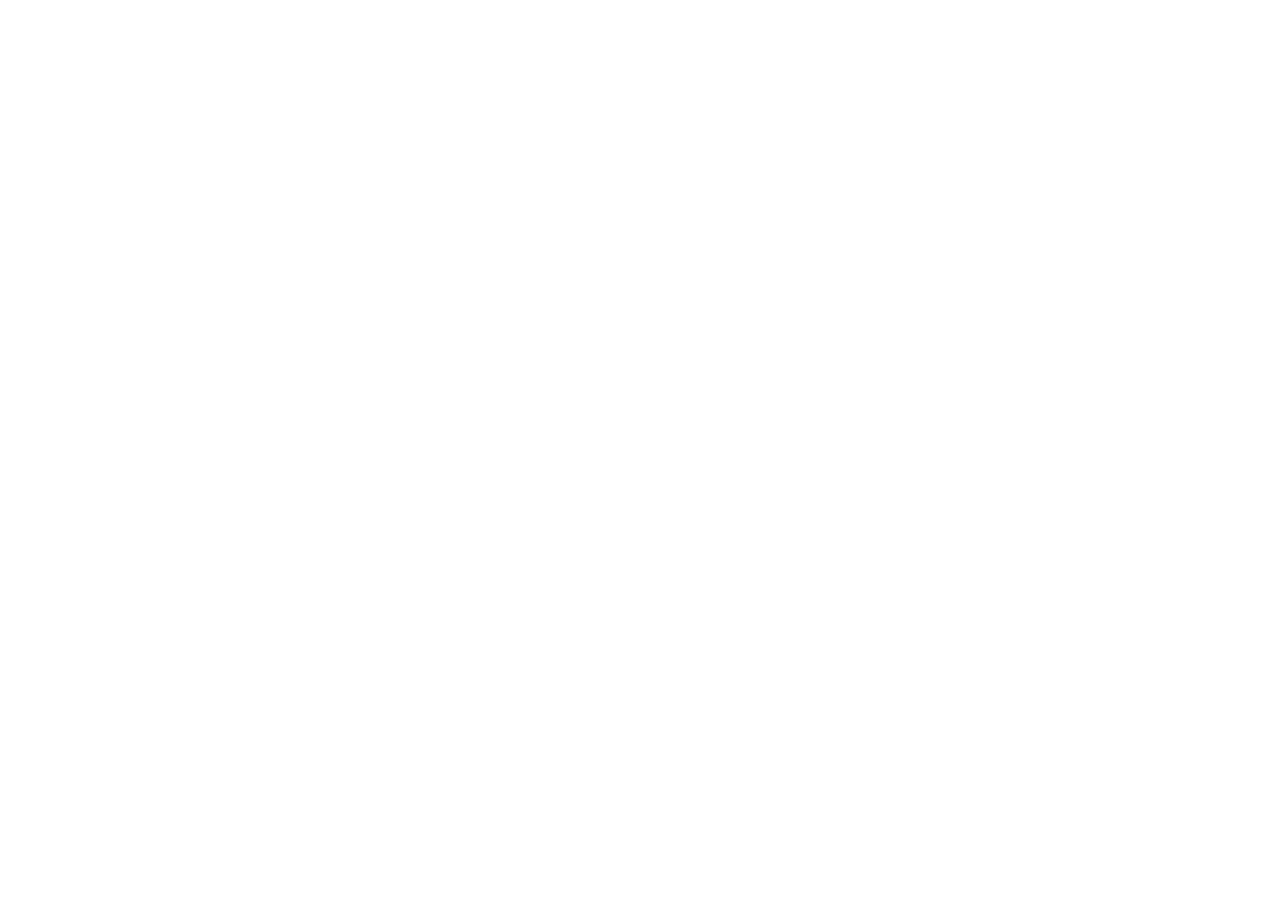
==== f1.html @ 6f23a098 "first commit" ====
<!DOCTYPE html>
<html lang="en">
<head>
    <meta charset="UTF-8">
    <meta name="viewport" content="width=device-width, initial-scale=1.0">
    <title>Document</title>
    <link rel="stylesheet" href="f1.css">
</head>
<body>
    <nav> 
    <a href="" class="link"></a>
    </nav>
</body>
</html>
---- f1.css ----
*{
    font-family: 微軟正黑體;
    padding: 0;
    margin: 0;
}
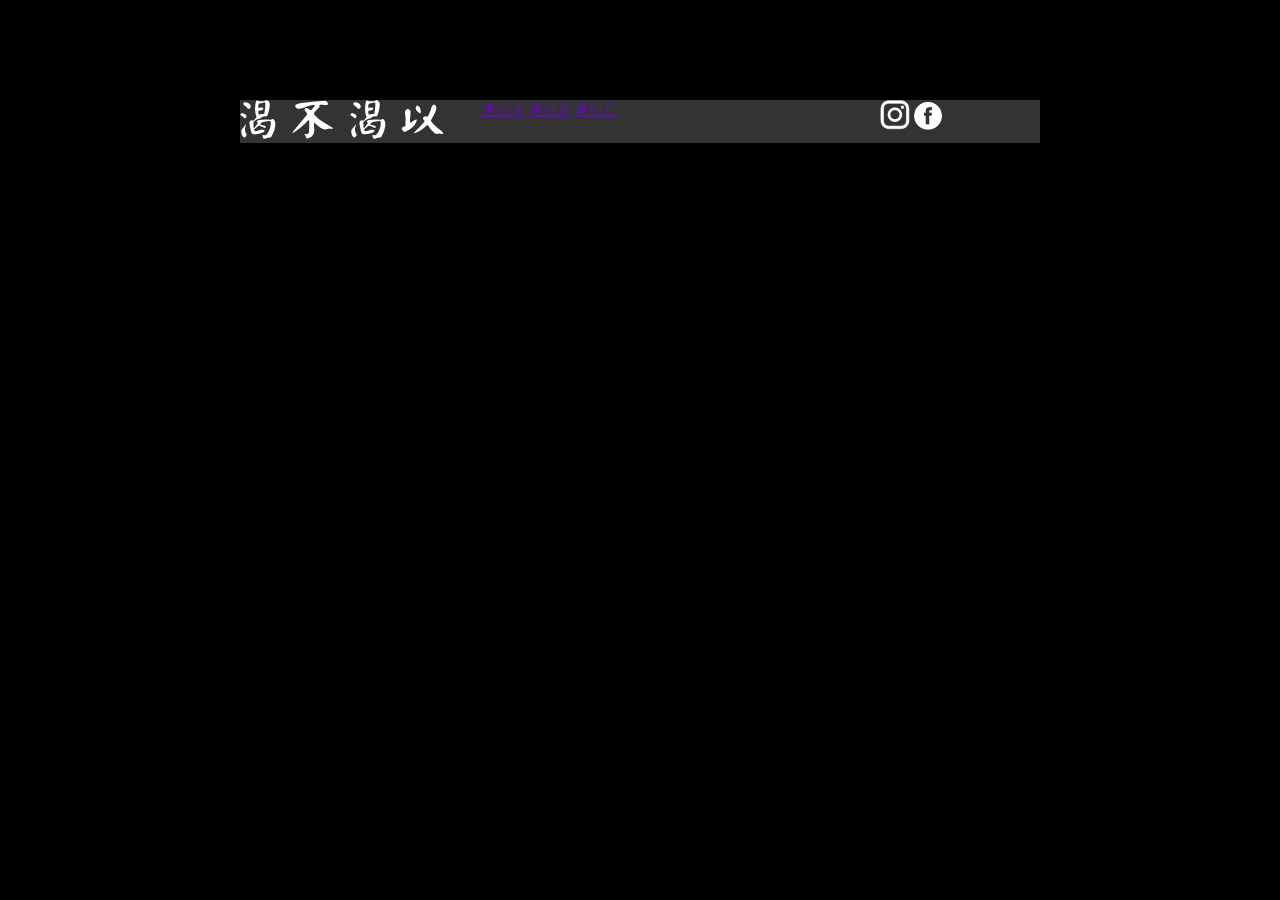
==== commit c3d03555: "second" ====
--- a/f1.html
+++ b/f1.html
@@ -1,14 +1,25 @@
 <!DOCTYPE html>
 <html lang="en">
-<head>
-    <meta charset="UTF-8">
-    <meta name="viewport" content="width=device-width, initial-scale=1.0">
+  <head>
+    <meta charset="UTF-8" />
+    <meta name="viewport" content="width=device-width, initial-scale=1.0" />
     <title>Document</title>
-    <link rel="stylesheet" href="f1.css">
-</head>
-<body>
-    <nav> 
-    <a href="" class="link"></a>
-    </nav>
-</body>
-</html>+    <link rel="stylesheet" href="f1.css" />
+  </head>
+  <body>
+    <div id="nav">
+      <div id="logo">
+        <img src="./img/logo.png" alt="logo" />
+      </div>
+      <div id="link">
+        <a href="" class="link">連結A</a>
+        <a href="" class="link">連結B</a>
+        <a href="" class="link">連結C</a>
+      </div>
+      <div id="social">
+        <a href="" class="social"><img src="./img/instagram.png" alt="ig" /></a>
+        <a href="" class="social"><img src="./img/facebook.png" alt="fb" /></a>
+      </div>
+    </div>
+  </body>
+</html>
--- a/f1.css
+++ b/f1.css
@@ -2,4 +2,16 @@
     font-family: 微軟正黑體;
     padding: 0;
     margin: 0;
+}
+
+body{
+    background-color: black;
+}
+
+#nav{
+    display: grid;
+    width: 800px;
+    grid-template-columns: 30% 50% 20%;
+    background-color: #333;
+    margin: 100px auto;
 }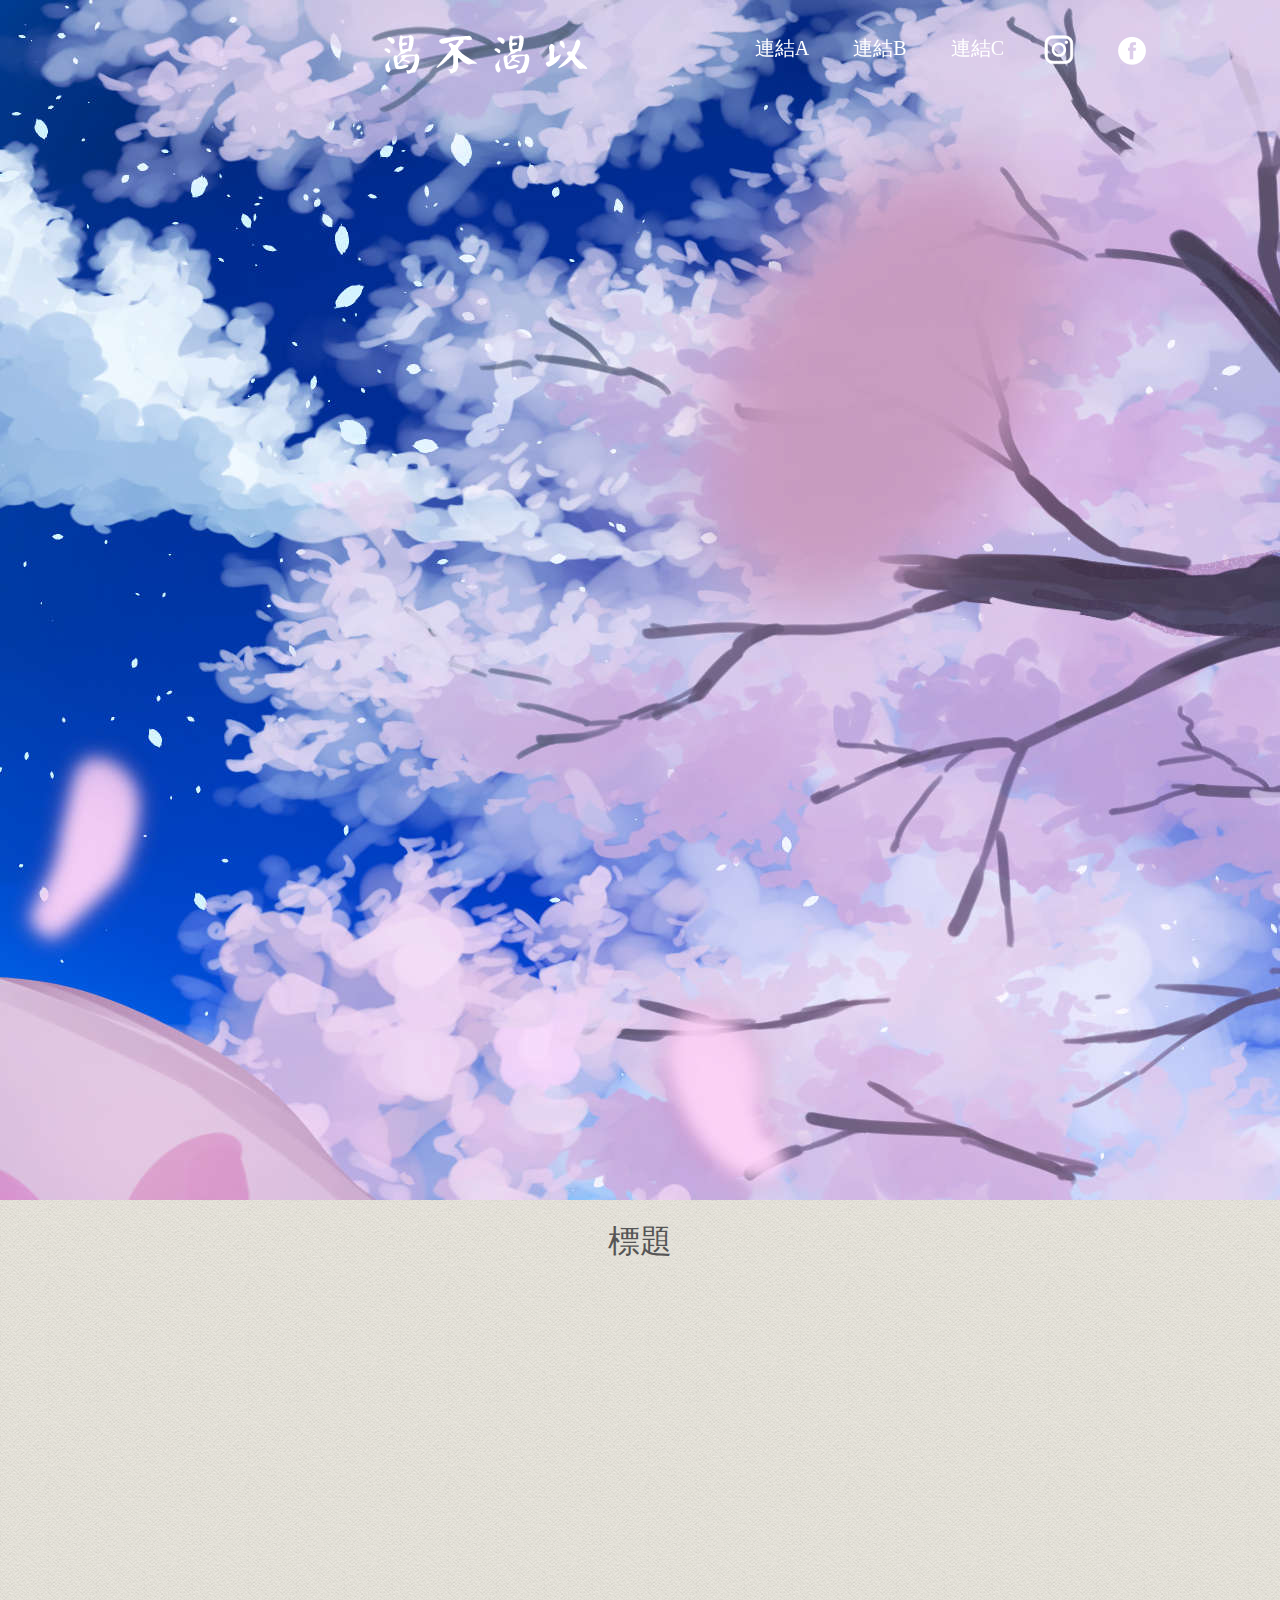
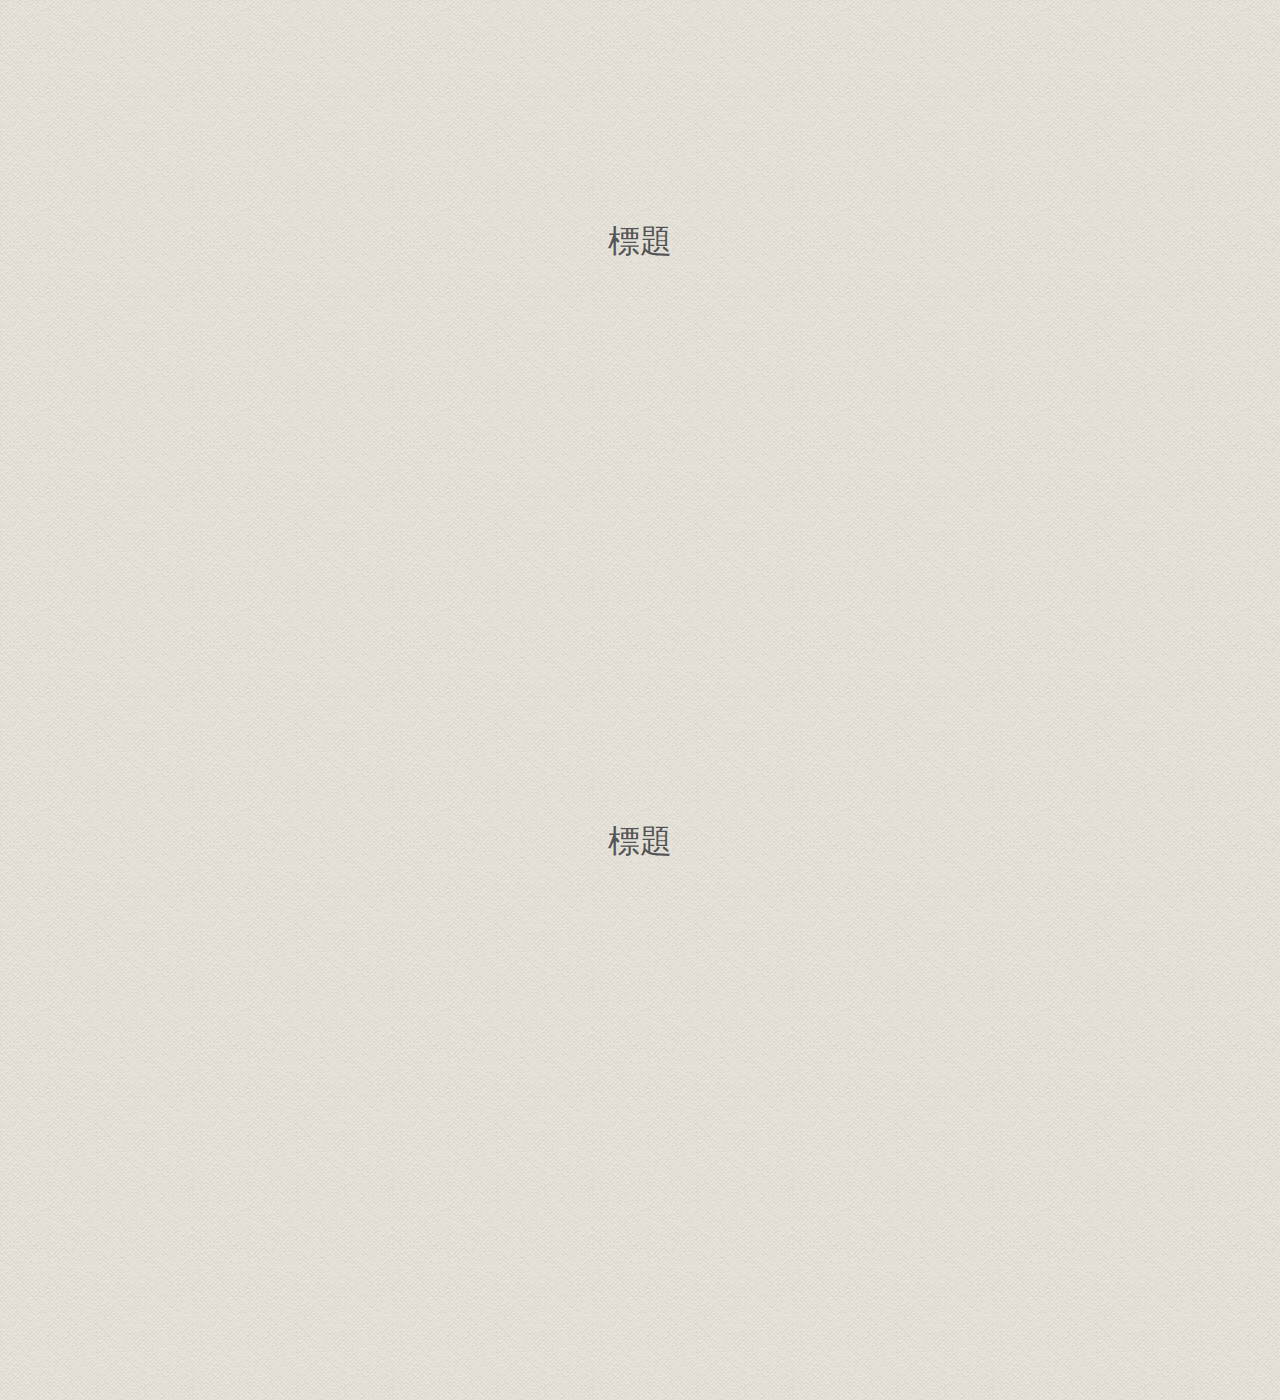
==== commit 8c72d217: "10251200" ====
--- a/f1.html
+++ b/f1.html
@@ -6,6 +6,7 @@
     <title>Document</title>
     <link rel="stylesheet" href="f1.css" />
   </head>
+
   <body>
     <div id="nav">
       <div id="logo">
@@ -21,5 +22,15 @@
         <a href="" class="social"><img src="./img/facebook.png" alt="fb" /></a>
       </div>
     </div>
+    <div id="banner"></div>
+    <div class="content">
+      <h1>標題</h1>
+    </div>
+    <div class="content">
+      <h1>標題</h1>
+    </div>
+    <div class="content">
+      <h1>標題</h1>
+    </div>
   </body>
 </html>
--- a/f1.css
+++ b/f1.css
@@ -12,6 +12,43 @@
     display: grid;
     width: 800px;
     grid-template-columns: 30% 50% 20%;
-    background-color: #333;
-    margin: 100px auto;
+    margin: 35px auto;
+    position: fixed;
+    left: 30%;
+}
+
+#link{
+    /* tar靠右對齊 */
+    text-align: right;
+}
+
+a{
+    color: white;
+    /* td 文字裝飾:無(沒有底線) */
+    text-decoration: none;
+    font-size: 20px;
+    padding: 0 20px;
+    transition: 1s;
+}
+
+a:hover{
+    color: #F5BB23;
+}
+
+#banner{
+    background-image: url(/img/pg1.jpg);
+    width: 100%;
+    height: 1200px;
+}
+
+.content{
+    background-image: url(/img/paper.png);
+    height: 600px;
+}
+
+h1{
+    text-align: center;
+    color: #555;
+    padding: 20px 0;
+    font-weight: 200;
 }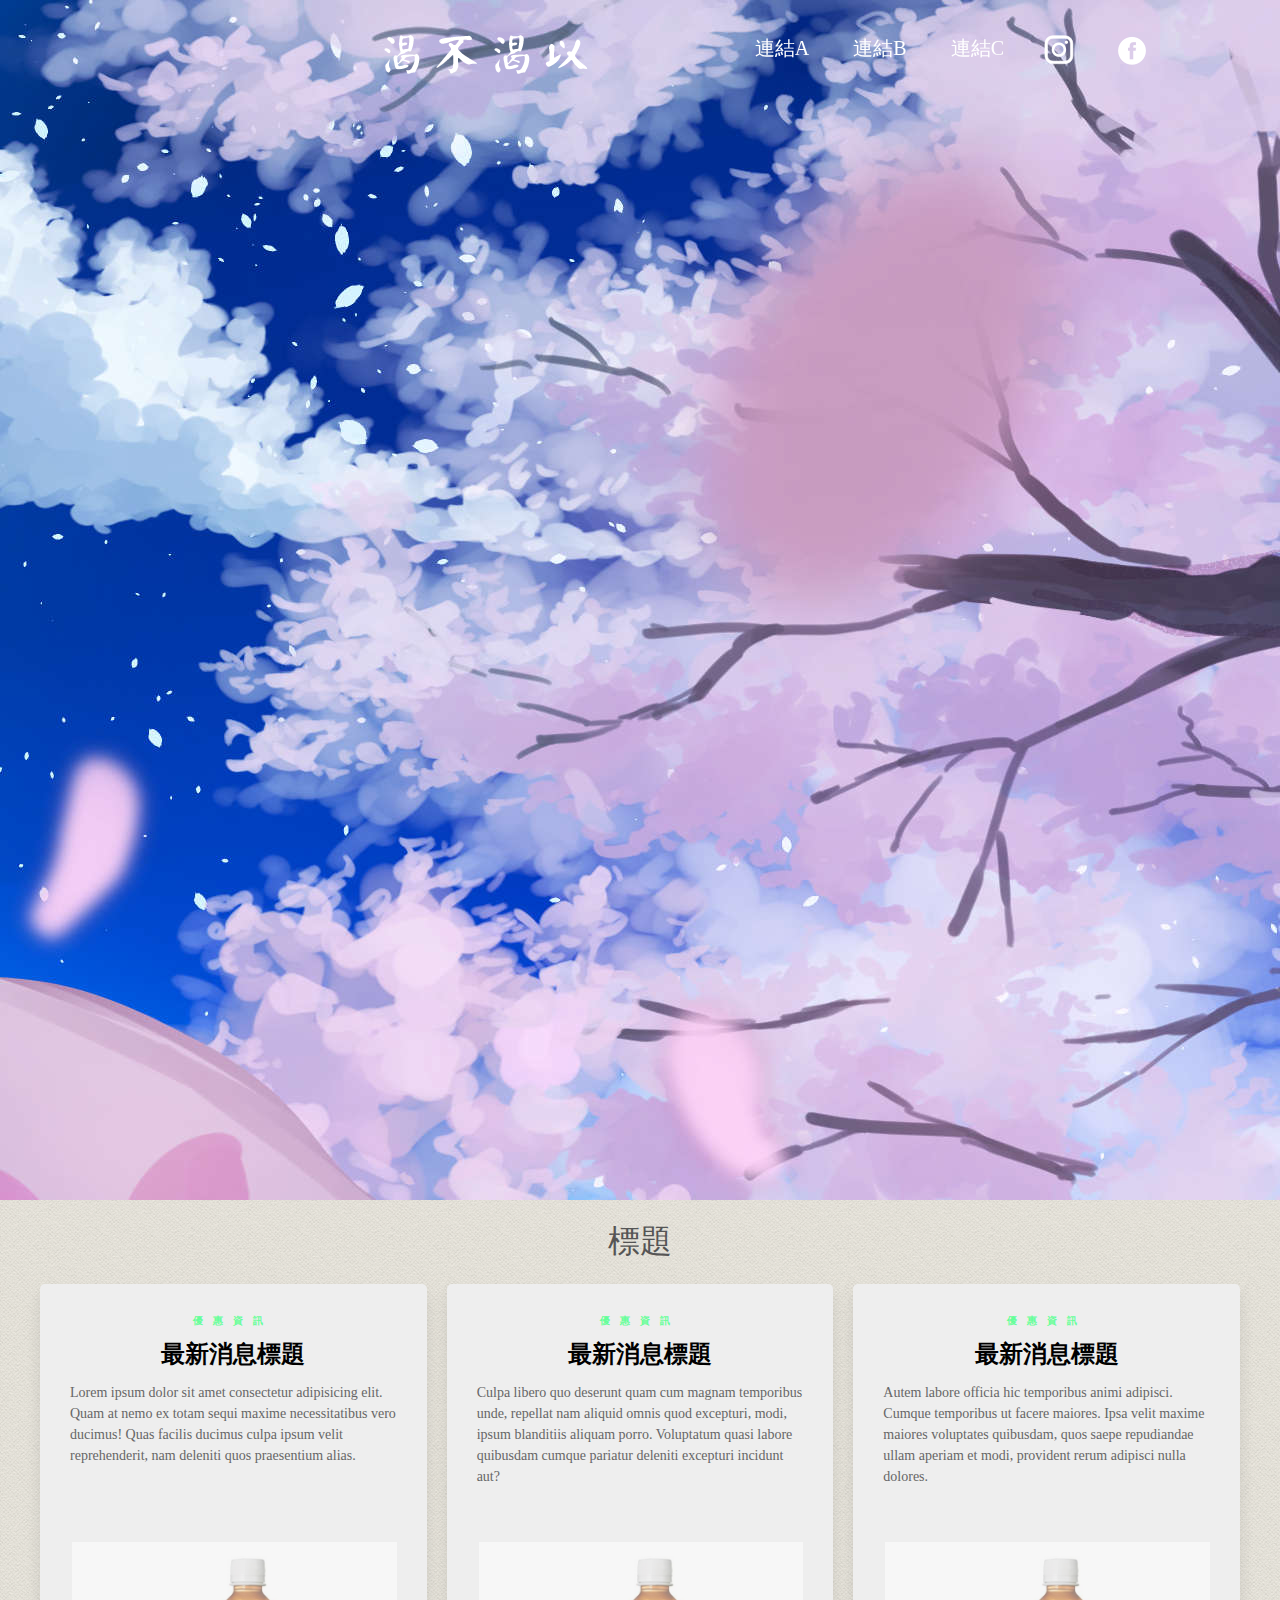
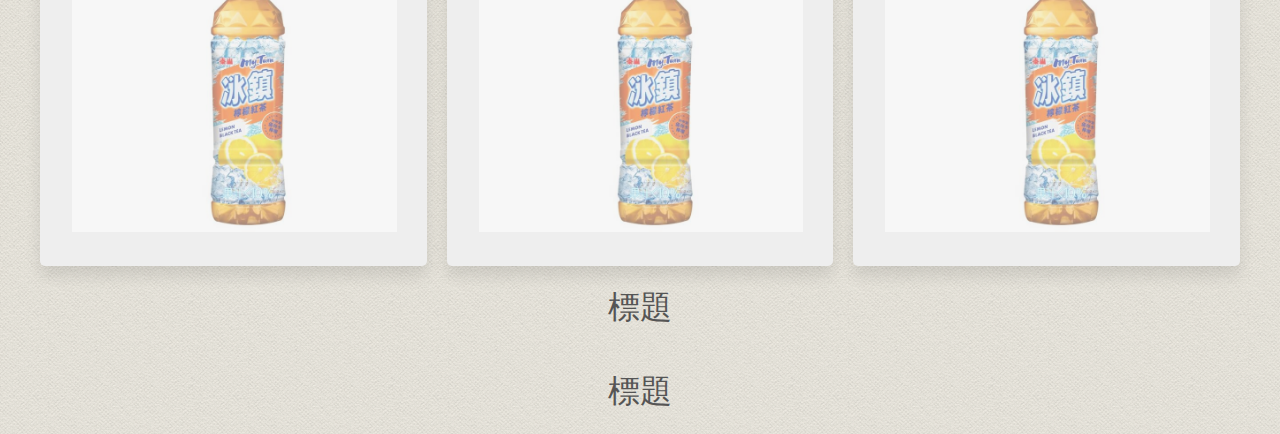
==== commit 2565fef2: "10251500" ====
--- a/f1.html
+++ b/f1.html
@@ -8,7 +8,7 @@
   </head>
 
   <body>
-    <div id="nav">
+    <nav id="nav">
       <div id="logo">
         <img src="./img/logo.png" alt="logo" />
       </div>
@@ -21,16 +21,55 @@
         <a href="" class="social"><img src="./img/instagram.png" alt="ig" /></a>
         <a href="" class="social"><img src="./img/facebook.png" alt="fb" /></a>
       </div>
-    </div>
+    </nav>
     <div id="banner"></div>
-    <div class="content">
+    <section class="content">
       <h1>標題</h1>
-    </div>
-    <div class="content">
+      <div id="news">
+        <div class="card">
+          <h4>優惠資訊</h4>
+          <h2>最新消息標題</h2>
+          <hr />
+          <p>
+            Lorem ipsum dolor sit amet consectetur adipisicing elit. Quam at
+            nemo ex totam sequi maxime necessitatibus vero ducimus! Quas facilis
+            ducimus culpa ipsum velit reprehenderit, nam deleniti quos
+            praesentium alias.
+          </p>
+          <img src="/img/drink.jpg" alt="" />
+        </div>
+        <div class="card">
+          <h4>優惠資訊</h4>
+          <h2>最新消息標題</h2>
+          <hr />
+          <p>
+            Culpa libero quo deserunt quam cum magnam temporibus unde, repellat
+            nam aliquid omnis quod excepturi, modi, ipsum blanditiis aliquam
+            porro. Voluptatum quasi labore quibusdam cumque pariatur deleniti
+            excepturi incidunt aut?
+          </p>
+          <img src="/img/drink.jpg" alt="" />
+        </div>
+        <div class="card">
+          <h4>優惠資訊</h4>
+          <h2>最新消息標題</h2>
+          <hr />
+          <p>
+            Autem labore officia hic temporibus animi adipisci. Cumque
+            temporibus ut facere maiores. Ipsa velit maxime maiores voluptates
+            quibusdam, quos saepe repudiandae ullam aperiam et modi, provident
+            rerum adipisci nulla dolores.
+          </p>
+          <img src="/img/drink.jpg" alt="" />
+        </div>
+      </div>
+    </section>
+    <section class="content">
       <h1>標題</h1>
-    </div>
-    <div class="content">
+    </section>
+    <section class="content">
       <h1>標題</h1>
-    </div>
+    </section>
+    <!-- #news>(.card>h4{優惠資訊}+2{最新消息標題}+p>lorem^img)*3 -->
   </body>
 </html>
--- a/f1.css
+++ b/f1.css
@@ -5,7 +5,7 @@
 }
 
 body{
-    background-color: black;
+    /* background-color: black; */
 }
 
 #nav{
@@ -43,7 +43,7 @@
 
 .content{
     background-image: url(/img/paper.png);
-    height: 600px;
+    /* height: 600px; */
 }
 
 h1{
@@ -51,4 +51,72 @@
     color: #555;
     padding: 20px 0;
     font-weight: 200;
+}
+
+#news{
+    /* 顯示:格線模式 */
+    display: grid;
+    /* 格線模板欄位:重複設定(重複幾次，單位) */
+    /* 1fr 一格 */
+    grid-gap: 20px;
+    grid-template-columns: repeat(3,1fr);
+    width: 1200px;
+    margin: 0 auto;
+}
+
+.card{
+    padding: 30px 30px;
+    background: #eee;
+    border-radius: 5px;
+    box-shadow: 0 10px 15px rgba(0, 0, 0, 0.1);
+}
+
+.card img{
+    width: 100%;
+    opacity: 0.5;
+    transition: 0.7s;
+    height: 300px;
+    /* 物件適應:封面(避免圖片壓縮) */
+    object-fit: cover;
+    /* 物件位置:左右 上下 */
+    object-position: 2px 10px;
+}
+
+.card h2{
+    text-align: center;
+    padding: 10px 0 0;
+}
+
+.card h4{
+    text-align: center;
+    color: #6f9;
+    font-size: 10px;
+    font-weight: 100px;
+    /* ls文字間距 */
+    letter-spacing: 10px;
+}
+
+.card p {
+    height: 150px;
+    color: #666;
+    font-weight: 100;
+    font-size: 14px;
+    line-height: 1.5;
+}
+
+.card hr {
+    height: 2px;
+    background-color: #333;
+    margin-bottom: 10px;
+    width: 0;
+    border: 0;
+    transition: 0.7s;
+}
+
+.card:hover hr {
+    width: 100%;
+}
+
+.card:hover img {
+    opacity: 1;
 }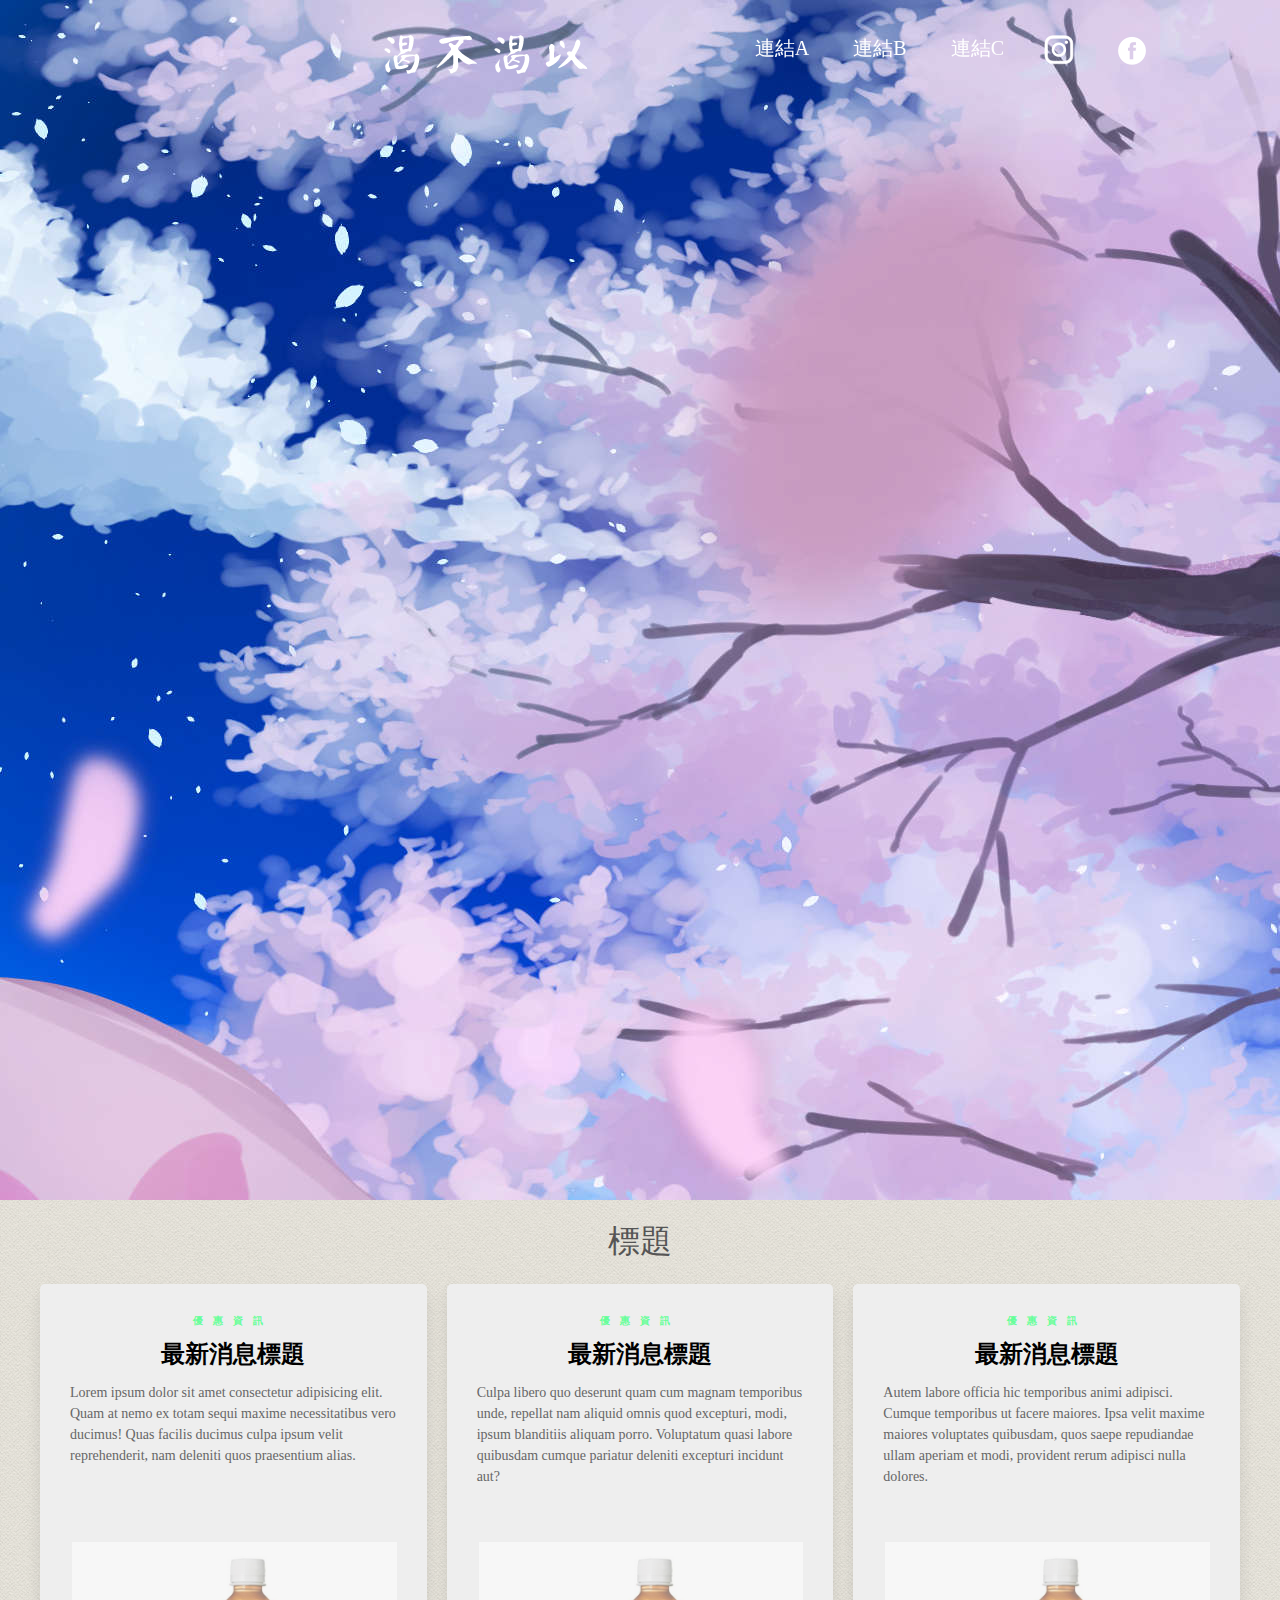
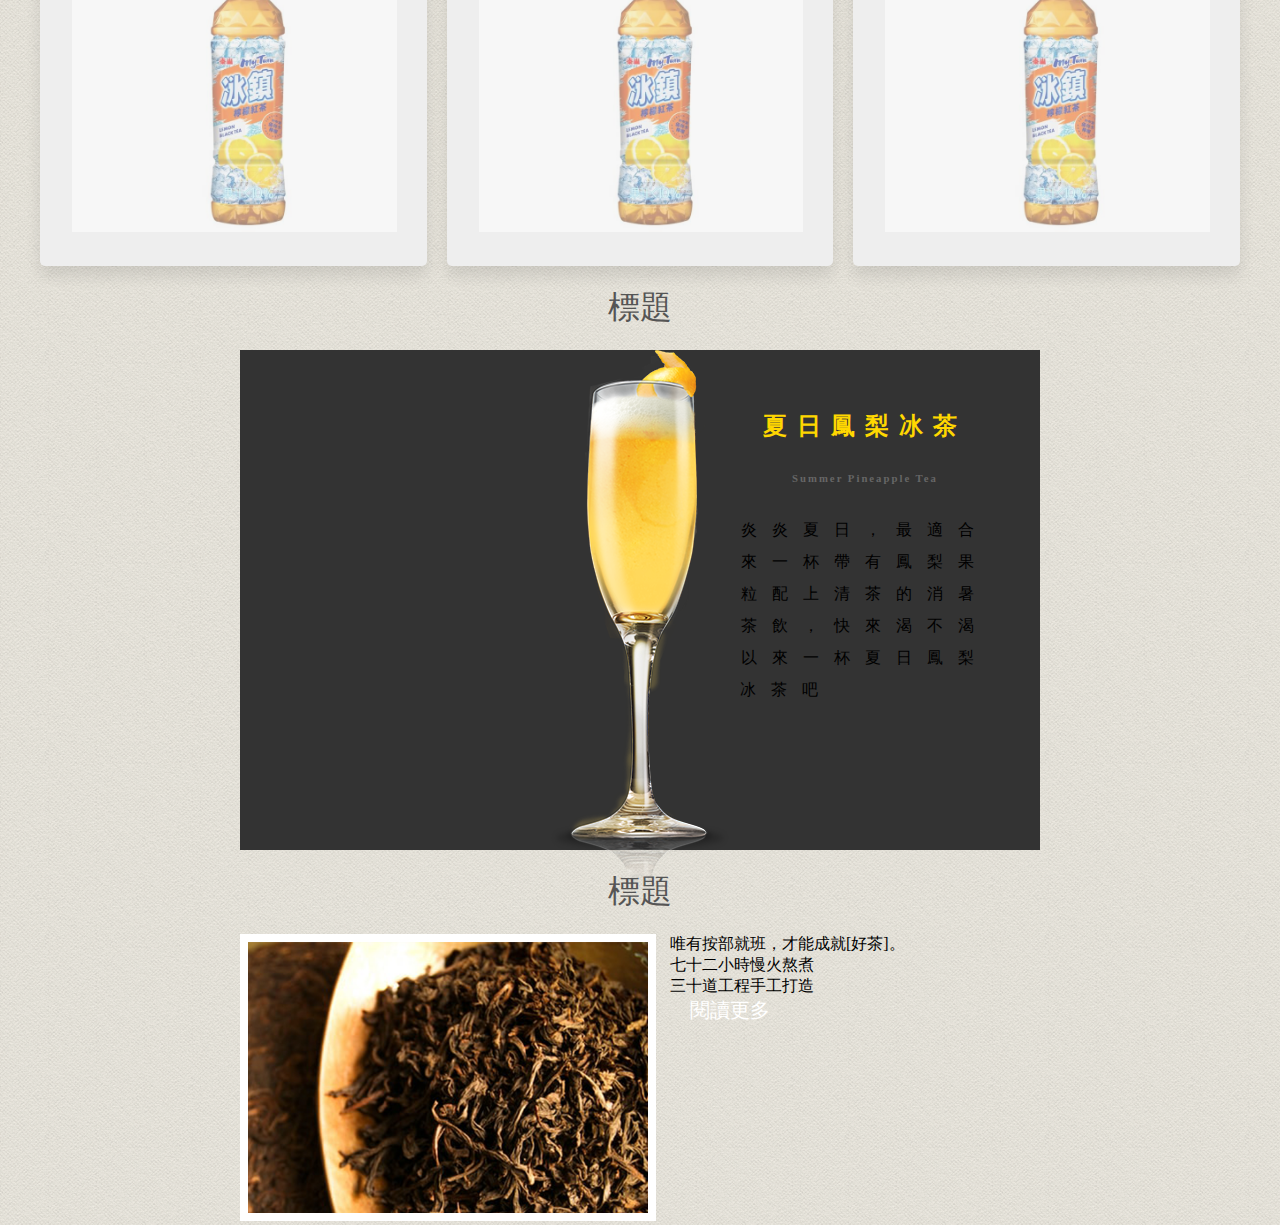
==== commit a9bf11c5: "11011200" ====
--- a/f1.html
+++ b/f1.html
@@ -66,9 +66,31 @@
     </section>
     <section class="content">
       <h1>標題</h1>
+      <div id="product">
+        <img src="/img/drink.png" alt="飲料" />
+        <div id="info">
+          <h2>夏日鳳梨冰茶</h2>
+          <h6>Summer Pineapple Tea</h6>
+          <p>
+            炎炎夏日，最適合來一杯帶有鳳梨果粒配上清茶的消暑茶飲，快來渴不渴以來一杯夏日鳳梨冰茶吧
+          </p>
+        </div>
+      </div>
     </section>
     <section class="content">
       <h1>標題</h1>
+      <div id="idea">
+        <div id="idea-pic"><img src="./img/idea.png" alt="茶葉" /></div>
+        <div id="idea-content">
+          唯有按部就班，才能成就[好茶]。
+          <br />
+          七十二小時慢火熬煮
+          <br />
+          三十道工程手工打造
+          <br />
+          <a href="">閱讀更多</a>
+        </div>
+      </div>
     </section>
     <!-- #news>(.card>h4{優惠資訊}+2{最新消息標題}+p>lorem^img)*3 -->
   </body>
--- a/f1.css
+++ b/f1.css
@@ -119,4 +119,53 @@
 
 .card:hover img {
     opacity: 1;
+}
+
+#product {
+    height: 500px;
+    width: 800px;
+    margin: 0 auto;
+    background-color: #333;
+    /* 文字置中 */
+    text-align: center;
+    position: relative;
+}
+
+#info {
+    position: absolute;
+    top: 60px;
+    right: 50px;
+    /* background-color: #1b9; */
+    width: 250px;
+}
+
+#info h2 {
+    color: gold;
+    margin-bottom: 30px;
+    letter-spacing: 10px;
+}
+
+#info h6 {
+    color: #666;
+    margin-bottom: 30px;
+    letter-spacing: 2px;
+}
+
+#info p {
+    text-align-last: left;
+    line-height: 2;
+    letter-spacing: 15px;
+}
+
+#idea {
+    display: grid;
+    grid-template-columns: 50% 50%;
+    grid-gap: 30px;
+    width: 800px;
+    margin: 0 auto;
+}
+
+#idea-pic img {
+    width: 100%;
+    border: 8px solid #fff;
 }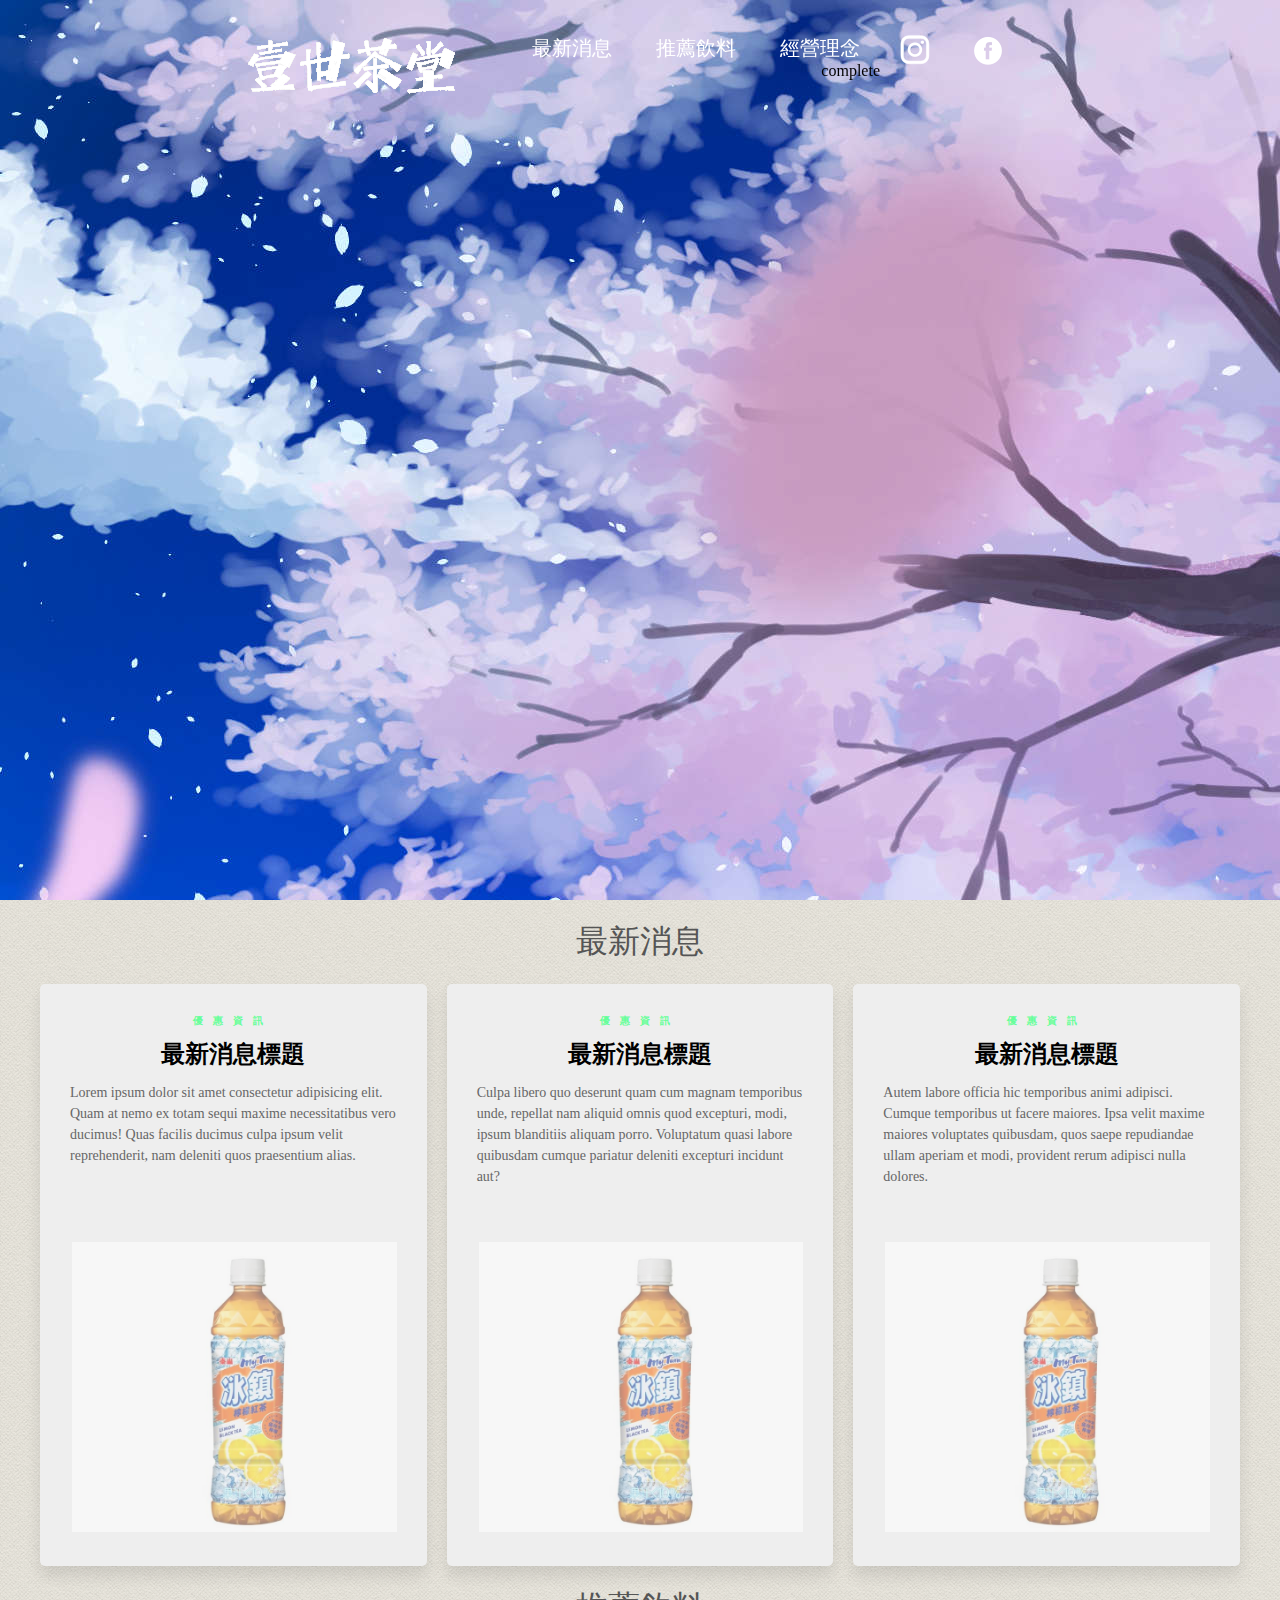
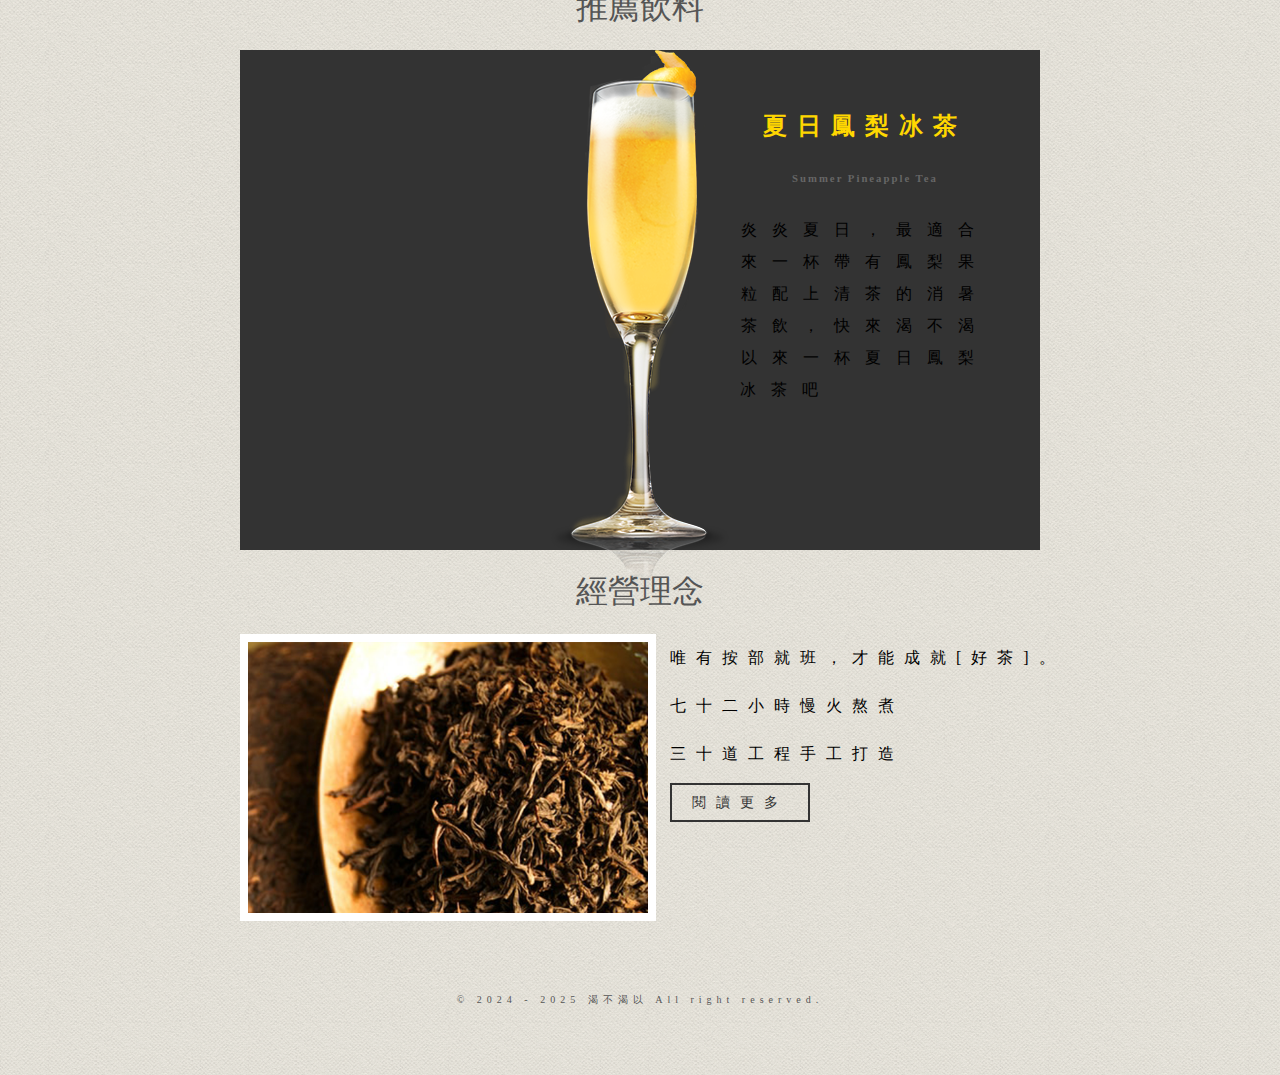
==== commit 009928cc: "1011complete" ====
--- a/f1.html
+++ b/f1.html
@@ -8,23 +8,29 @@
   </head>
 
   <body>
-    <nav id="nav">
-      <div id="logo">
-        <img src="./img/logo.png" alt="logo" />
-      </div>
-      <div id="link">
-        <a href="" class="link">連結A</a>
-        <a href="" class="link">連結B</a>
-        <a href="" class="link">連結C</a>
-      </div>
-      <div id="social">
-        <a href="" class="social"><img src="./img/instagram.png" alt="ig" /></a>
-        <a href="" class="social"><img src="./img/facebook.png" alt="fb" /></a>
+    <nav>
+      <div id="nav">
+        <div id="logo">
+          <img src="./img/title.png" alt="logo" />
+        </div>
+        <div id="link">
+          <a href="#title-news" class="link">最新消息</a>
+          <a href="#title-content" class="link">推薦飲料</a>
+          <a href="#title-idea" class="link">經營理念</a>complete
+        </div>
+        <div id="social">
+          <a href="" class="social"
+            ><img src="./img/instagram.png" alt="ig"
+          /></a>
+          <a href="" class="social"
+            ><img src="./img/facebook.png" alt="fb"
+          /></a>
+        </div>
       </div>
     </nav>
     <div id="banner"></div>
     <section class="content">
-      <h1>標題</h1>
+      <h1 id="title-new">最新消息</h1>
       <div id="news">
         <div class="card">
           <h4>優惠資訊</h4>
@@ -65,7 +71,7 @@
       </div>
     </section>
     <section class="content">
-      <h1>標題</h1>
+      <h1 id="title-content">推薦飲料</h1>
       <div id="product">
         <img src="/img/drink.png" alt="飲料" />
         <div id="info">
@@ -78,7 +84,7 @@
       </div>
     </section>
     <section class="content">
-      <h1>標題</h1>
+      <h1 id="title-idea">經營理念</h1>
       <div id="idea">
         <div id="idea-pic"><img src="./img/idea.png" alt="茶葉" /></div>
         <div id="idea-content">
@@ -92,6 +98,9 @@
         </div>
       </div>
     </section>
+    <footer>
+      © 2024 - 2025 渴不渴以 All right reserved.
+    </footer>
     <!-- #news>(.card>h4{優惠資訊}+2{最新消息標題}+p>lorem^img)*3 -->
   </body>
 </html>
--- a/f1.css
+++ b/f1.css
@@ -6,6 +6,11 @@
 
 body{
     /* background-color: black; */
+}
+nav{
+    position: fixed;
+    width: 100%;
+    z-index: 100;
 }
 
 #nav{
@@ -13,7 +18,7 @@
     width: 800px;
     grid-template-columns: 30% 50% 20%;
     margin: 35px auto;
-    position: fixed;
+
     left: 30%;
 }
 
@@ -38,7 +43,7 @@
 #banner{
     background-image: url(/img/pg1.jpg);
     width: 100%;
-    height: 1200px;
+    height: 100vh;
 }
 
 .content{
@@ -168,4 +173,32 @@
 #idea-pic img {
     width: 100%;
     border: 8px solid #fff;
+}
+
+#idea-content{
+    line-height: 3;
+    letter-spacing: 10px;
+}
+
+#idea-content a{
+    color: #333;
+    border: 2px solid #333;
+    padding:10px 20px;
+    transition:0.5s;
+    font-size:14px;
+}
+
+#idea-content a:hover {
+    background-color: #333;
+    color:white
+}
+
+footer{
+    background-image: url(./img/paper.png);
+    height: 150px;
+    line-height: 150px;
+    text-align: center;
+    font-size: 10px;
+    letter-spacing: 5px;
+    color: #555;
 }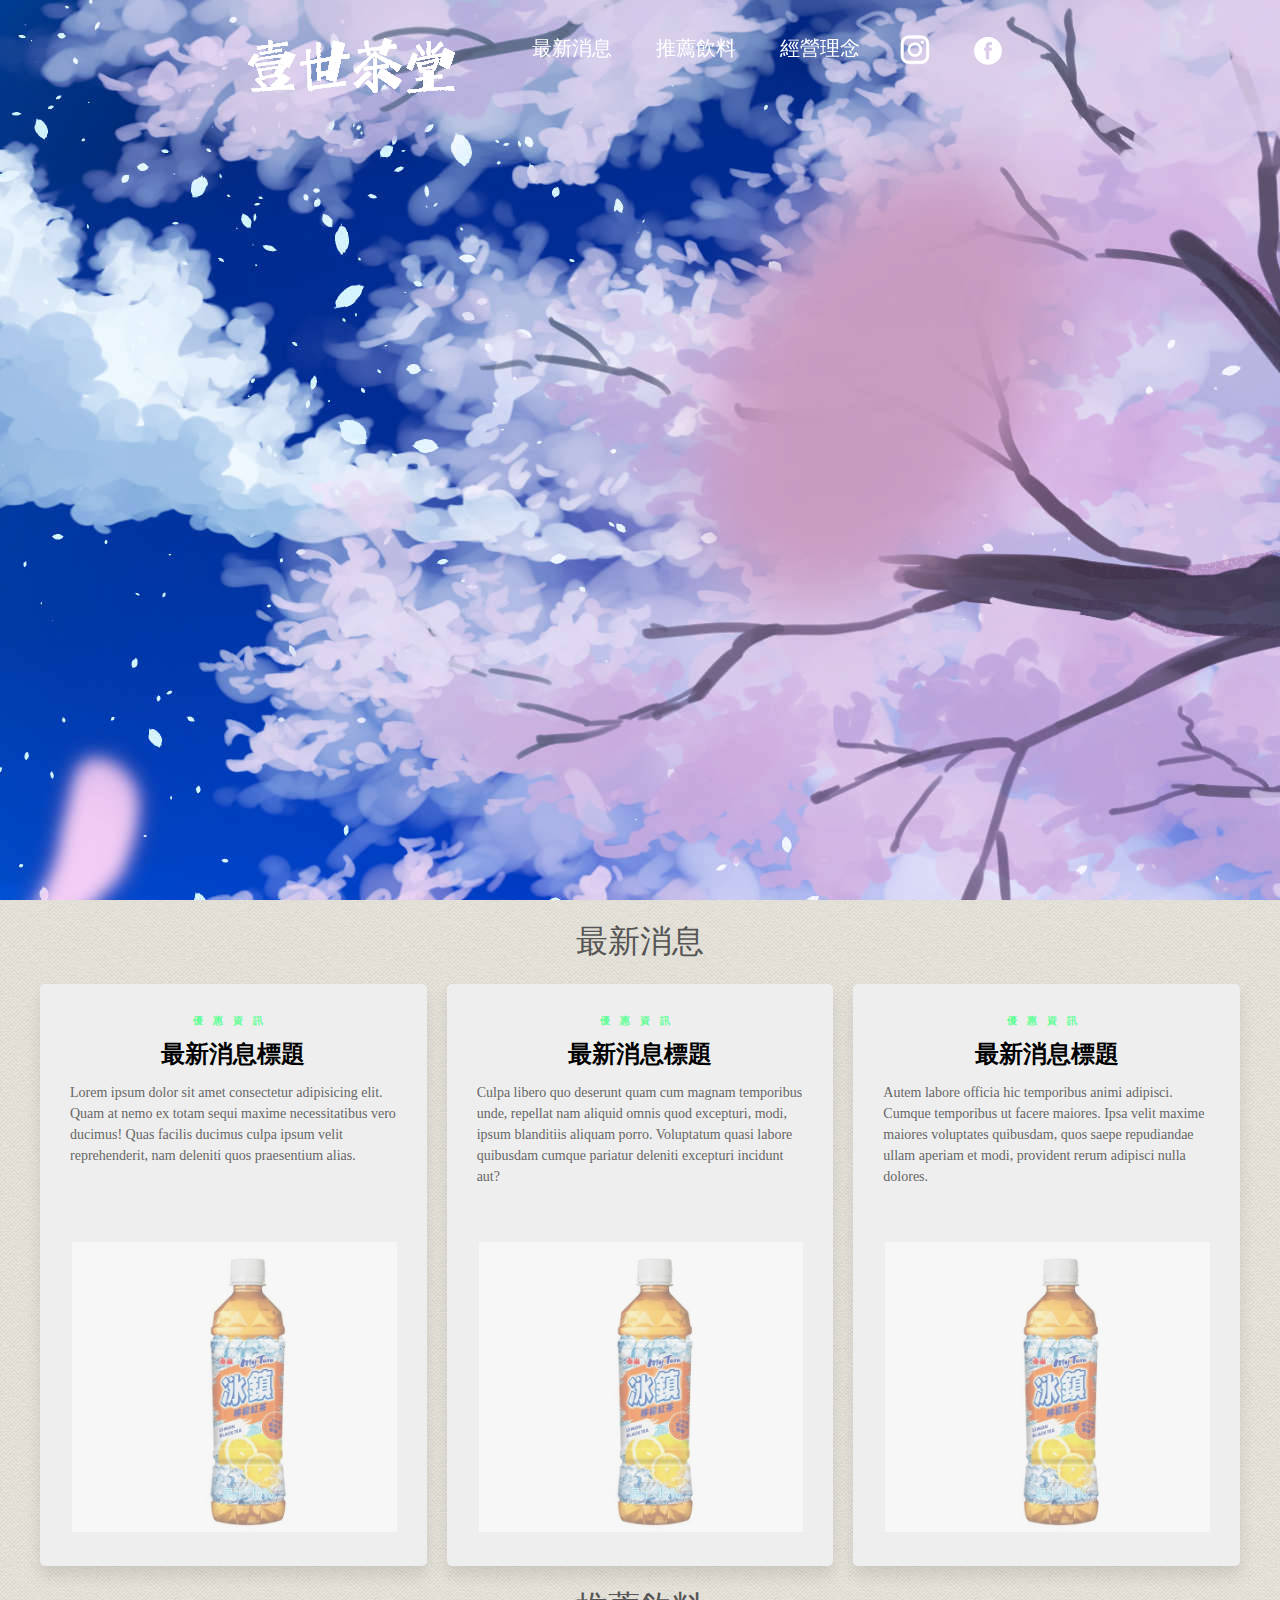
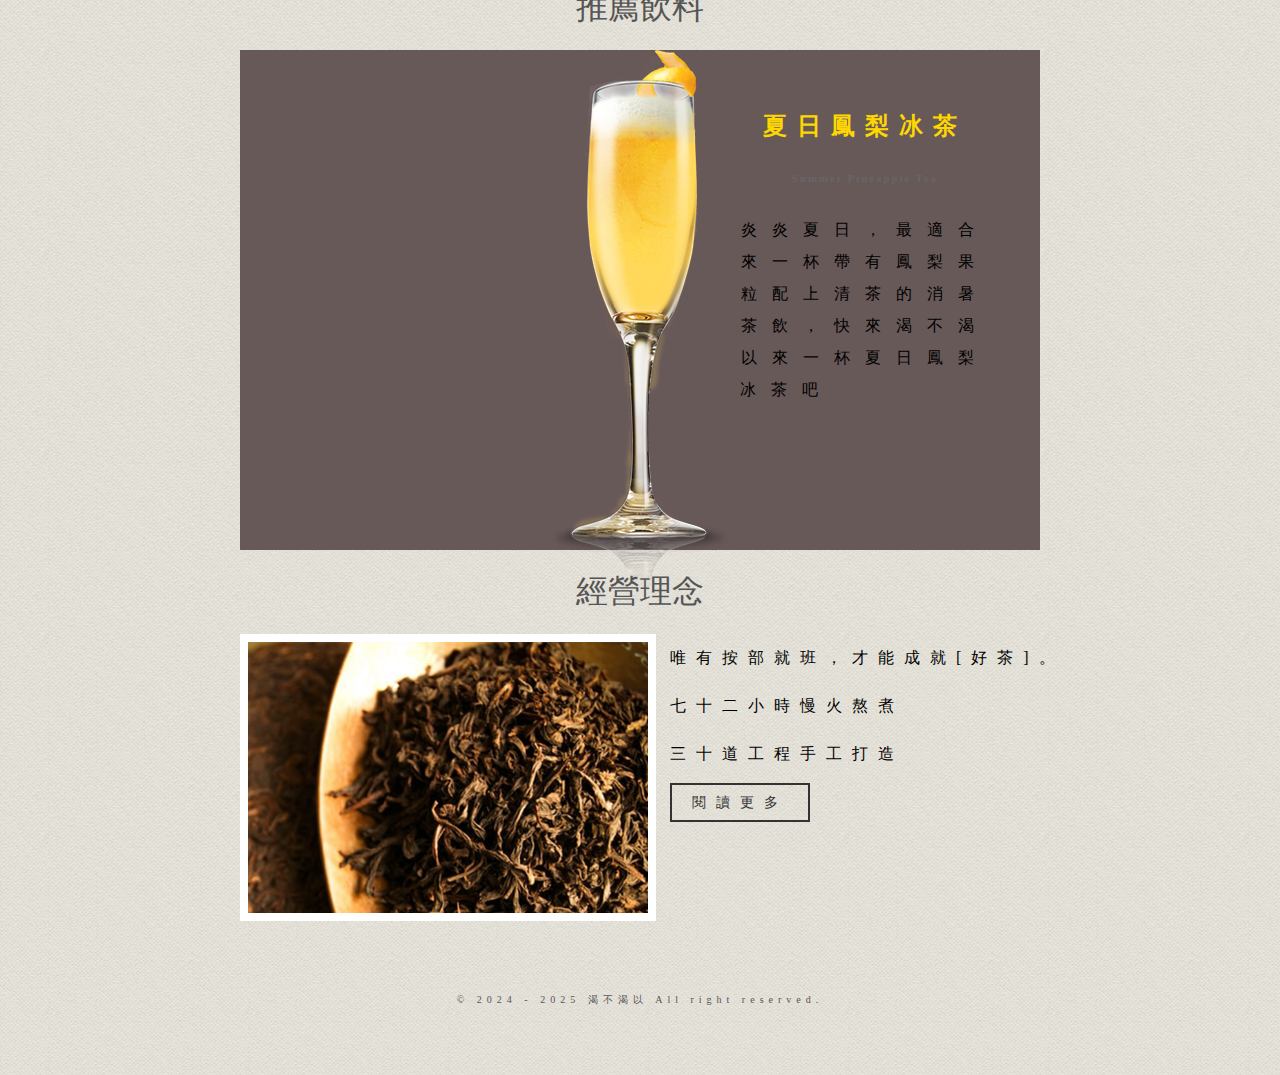
==== commit f9644d0b: "1111complete1" ====
--- a/f1.html
+++ b/f1.html
@@ -16,7 +16,7 @@
         <div id="link">
           <a href="#title-news" class="link">最新消息</a>
           <a href="#title-content" class="link">推薦飲料</a>
-          <a href="#title-idea" class="link">經營理念</a>complete
+          <a href="#title-idea" class="link">經營理念</a>
         </div>
         <div id="social">
           <a href="" class="social"
@@ -30,7 +30,7 @@
     </nav>
     <div id="banner"></div>
     <section class="content">
-      <h1 id="title-new">最新消息</h1>
+      <h1 id="title-news">最新消息</h1>
       <div id="news">
         <div class="card">
           <h4>優惠資訊</h4>
--- a/f1.css
+++ b/f1.css
@@ -130,7 +130,7 @@
     height: 500px;
     width: 800px;
     margin: 0 auto;
-    background-color: #333;
+    background-color: #685959;
     /* 文字置中 */
     text-align: center;
     position: relative;
